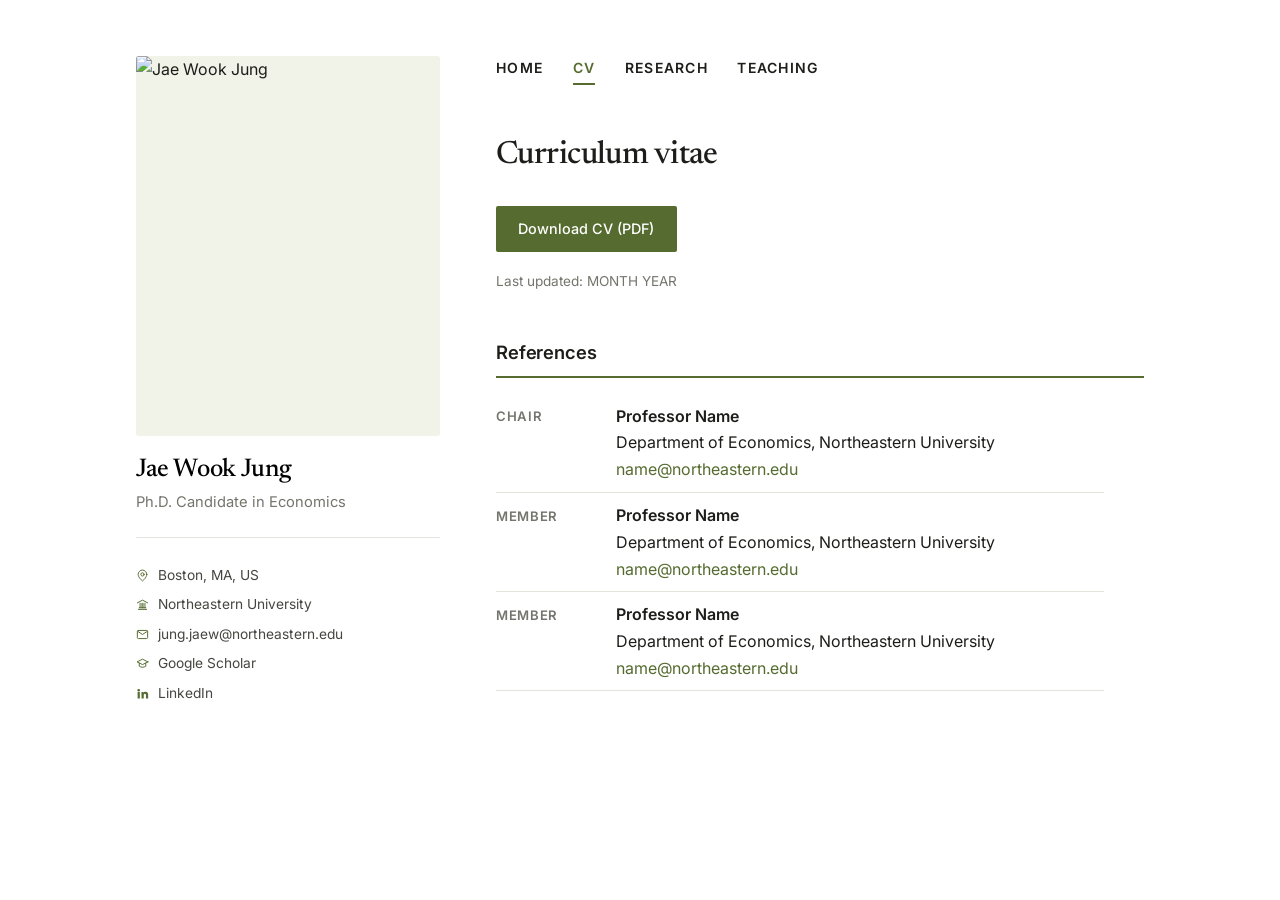
==== cv.html @ fcd2a859 "Add files via upload" ====
<!DOCTYPE html>
<html lang="en">
<head>
<meta charset="utf-8">
<meta name="viewport" content="width=device-width, initial-scale=1">
<title>CV | Jae Wook Jung</title>
<meta name="description" content="Curriculum vitae of Jae Wook Jung, Ph.D. Candidate in Economics at Northeastern University.">
<link rel="preconnect" href="https://fonts.googleapis.com">
<link rel="preconnect" href="https://fonts.gstatic.com" crossorigin>
<link href="https://fonts.googleapis.com/css2?family=Inter:wght@400;500;600&family=Newsreader:opsz,wght@6..72,400;6..72,500;6..72,600&display=swap" rel="stylesheet">
<link rel="stylesheet" href="style.css">
</head>
<body>
<div class="page">

<!-- ==================== SIDEBAR ====================
     Identical on all four pages. Edit here, then paste
     the same block into the other three files.
     ================================================= -->
  <aside class="sidebar">
    <figure class="sidebar__photo">
      <!-- Save your headshot as photo.jpg in this same folder. -->
      <img src="photo.jpg" alt="Jae Wook Jung">
    </figure>

    <h1 class="sidebar__name"><a href="index.html">Jae Wook Jung</a></h1>
    <p class="sidebar__role">Ph.D. Candidate in Economics</p>

    <ul class="meta">
      <li>
        <svg viewBox="0 0 24 24" fill="none" stroke="currentColor" stroke-width="1.8" stroke-linecap="round" stroke-linejoin="round" aria-hidden="true"><path d="M20 10c0 6-8 12-8 12s-8-6-8-12a8 8 0 0 1 16 0z"/><circle cx="12" cy="10" r="3"/></svg>
        <span>Boston, MA, US</span>
      </li>
      <li>
        <svg viewBox="0 0 24 24" fill="none" stroke="currentColor" stroke-width="1.8" stroke-linecap="round" stroke-linejoin="round" aria-hidden="true"><path d="M2.5 9 12 4l9.5 5"/><path d="M4.5 21h15"/><path d="M6 18h12"/><path d="M7.5 9.8V18M11 9.8V18M13 9.8V18M16.5 9.8V18"/></svg>
        <a href="https://cssh.northeastern.edu/economics/">Northeastern University</a>
      </li>
      <li>
        <svg viewBox="0 0 24 24" fill="none" stroke="currentColor" stroke-width="1.8" stroke-linecap="round" stroke-linejoin="round" aria-hidden="true"><rect x="2.5" y="4.5" width="19" height="15" rx="2"/><path d="m3 6 9 6 9-6"/></svg>
        <a href="mailto:jung.jaew@northeastern.edu">jung.jaew@northeastern.edu</a>
      </li>
      <li>
        <svg viewBox="0 0 24 24" fill="none" stroke="currentColor" stroke-width="1.8" stroke-linecap="round" stroke-linejoin="round" aria-hidden="true"><path d="M22 9 12 4 2 9l10 5 10-5z"/><path d="M6 11.5V17c3.5 2.5 8.5 2.5 12 0v-5.5"/></svg>
        <a href="https://scholar.google.com/">Google Scholar</a>
      </li>
      <li>
        <svg viewBox="0 0 24 24" fill="currentColor" aria-hidden="true"><path d="M4.98 3.5a2.5 2.5 0 1 1 0 5 2.5 2.5 0 0 1 0-5zM3 9h4v12H3zM10 9h3.8v1.7h.05c.53-.95 1.83-1.95 3.77-1.95 4.03 0 4.78 2.5 4.78 5.76V21h-4v-5.6c0-1.34-.03-3.07-1.9-3.07-1.9 0-2.2 1.46-2.2 2.97V21h-4z"/></svg>
        <a href="https://www.linkedin.com/in/">LinkedIn</a>
      </li>
    </ul>
  </aside>

  <main class="main">

    <nav class="nav" aria-label="Main">
      <a href="index.html">Home</a>
      <a href="cv.html" aria-current="page">CV</a>
      <a href="research.html">Research</a>
      <a href="teaching.html">Teaching</a>
    </nav>

    <h1 class="page-title">Curriculum vitae</h1>

    <p><a class="button" href="cv.pdf">Download CV (PDF)</a></p>
    <p class="updated">Last updated: MONTH YEAR</p>

    <h2>References</h2>
    <dl class="facts">
      <div>
        <dt>Chair</dt>
        <dd>
          <strong>Professor Name</strong><br>
          Department of Economics, Northeastern University<br>
          <a href="mailto:name@northeastern.edu">name@northeastern.edu</a>
        </dd>
      </div>
      <div>
        <dt>Member</dt>
        <dd>
          <strong>Professor Name</strong><br>
          Department of Economics, Northeastern University<br>
          <a href="mailto:name@northeastern.edu">name@northeastern.edu</a>
        </dd>
      </div>
      <div>
        <dt>Member</dt>
        <dd>
          <strong>Professor Name</strong><br>
          Department of Economics, Northeastern University<br>
          <a href="mailto:name@northeastern.edu">name@northeastern.edu</a>
        </dd>
      </div>
    </dl>

  </main>
</div>
</body>
</html>
---- style.css ----
/* ============================================================
   Jae Wook Jung — academic site
   Left sidebar with portrait, olive green accent.
   All colors live in :root. Change once, applies everywhere.
   ============================================================ */

:root {
  --ink:          #1d1d1a;
  --ink-soft:     #45463f;
  --mute:         #74756c;
  --paper:        #ffffff;
  --rule:         #e4e4dd;

  --olive:        #556b2f;   /* dark olive green — the accent */
  --olive-dark:   #3e4f21;
  --olive-wash:   #f1f3e8;

  --measure:      38rem;
  --sidebar:      19rem;

  --sans: "Inter", -apple-system, BlinkMacSystemFont, "Segoe UI", Helvetica, Arial, sans-serif;
  --display: "Newsreader", Georgia, serif;
}

*, *::before, *::after { box-sizing: border-box; }
html { -webkit-text-size-adjust: 100%; }

body {
  margin: 0;
  background: var(--paper);
  color: var(--ink);
  font-family: var(--sans);
  font-size: 1rem;
  line-height: 1.68;
  -webkit-font-smoothing: antialiased;
}

a { color: var(--olive); text-decoration: none; }
a:hover { color: var(--olive-dark); text-decoration: none; }
a:focus-visible {
  outline: 2px solid var(--olive);
  outline-offset: 3px;
  border-radius: 2px;
}

/* ---------- Frame ---------- */

.page {
  display: grid;
  grid-template-columns: var(--sidebar) minmax(0, 1fr);
  gap: 3.5rem;
  max-width: 68rem;
  margin: 0 auto;
  padding: 3.5rem 2.5rem 6rem;
}

/* ---------- Sidebar ---------- */

.sidebar {
  position: sticky;
  top: 3.5rem;
  align-self: start;
}

.sidebar__photo {
  margin: 0 0 1.25rem;
  width: 100%;
}
.sidebar__photo img {
  display: block;
  width: 100%;
  aspect-ratio: 4 / 5;
  object-fit: cover;
  border-radius: 3px;
  background: var(--olive-wash);
}

.sidebar__name {
  font-family: var(--display);
  font-size: 1.6rem;
  font-weight: 500;
  line-height: 1.15;
  letter-spacing: -0.015em;
  margin: 0 0 0.3rem;
}
.sidebar__name a { color: #000; }
.sidebar__name a:hover { color: #000; text-decoration: none; }

.sidebar__role {
  font-size: 0.92rem;
  color: var(--mute);
  margin: 0 0 1.4rem;
  padding-bottom: 1.4rem;
  border-bottom: 1px solid var(--rule);
}

/* Contact list with icons */

.meta {
  list-style: none;
  margin: 0;
  padding: 0;
  font-size: 0.86rem;
}
.meta li {
  display: flex;
  align-items: center;
  gap: 0.55rem;
  padding: 0.32rem 0;
  color: var(--ink-soft);
  line-height: 1.4;
}
.meta svg {
  width: 13px;
  height: 13px;
  flex: 0 0 13px;
  color: var(--olive);
}
.meta a { color: var(--ink-soft); }
.meta a:hover { color: var(--olive); text-decoration: none; }

/* ---------- Main column ---------- */

.main { min-width: 0; }

/* Nav buttons */

.nav {
  display: flex;
  flex-wrap: wrap;
  gap: 1.85rem;
  margin: 0 0 2.75rem;
}
.nav a {
  font-size: 0.875rem;
  font-weight: 600;
  letter-spacing: 0.09em;
  text-transform: uppercase;
  color: var(--ink);
  padding-bottom: 0.2rem;
  border-bottom: 2px solid transparent;
  transition: color 130ms ease, border-color 130ms ease;
}
.nav a:hover {
  color: var(--olive);
  text-decoration: none;
}
.nav a[aria-current="page"] {
  color: var(--olive);
  border-bottom-color: var(--olive);
}

/* Type */

h1.page-title {
  font-family: var(--display);
  font-size: 2rem;
  font-weight: 500;
  letter-spacing: -0.018em;
  margin: 0 0 1.5rem;
}

h2 {
  font-size: 1.15rem;
  font-weight: 600;
  letter-spacing: -0.008em;
  margin: 2.75rem 0 1rem;
  padding-bottom: 0.5rem;
  border-bottom: 2px solid var(--olive);
}

h3 {
  font-size: 1.05rem;
  font-weight: 600;
  line-height: 1.4;
  margin: 0 0 0.35rem;
}

p { margin: 0 0 1.1rem; max-width: var(--measure); }
.lead { font-size: 1.1rem; }

strong { font-weight: 600; }
em { color: var(--ink-soft); }

/* ---------- Job market paper block ---------- */

.jmp {
  background: var(--olive-wash);
  border-left: 4px solid var(--olive);
  padding: 1.35rem 1.5rem 1.15rem;
  margin: 2rem 0;
  max-width: var(--measure);
}
.jmp .eyebrow {
  font-size: 0.7rem;
  font-weight: 600;
  letter-spacing: 0.11em;
  text-transform: uppercase;
  color: var(--olive-dark);
  margin: 0 0 0.5rem;
}
.jmp h3 { font-size: 1.12rem; margin-bottom: 0.6rem; }
.jmp p { margin-bottom: 0.85rem; }
.jmp .actions { font-size: 0.88rem; font-weight: 500; margin-bottom: 0; }
.jmp .actions a + a { margin-left: 1.25rem; }

/* ---------- Fields / simple two-column facts ---------- */

.facts { margin: 0 0 1rem; max-width: var(--measure); }
.facts div {
  display: grid;
  grid-template-columns: 6.5rem 1fr;
  gap: 1rem;
  padding: 0.55rem 0;
  border-bottom: 1px solid var(--rule);
}
.facts dt {
  font-size: 0.82rem;
  font-weight: 600;
  color: var(--mute);
  text-transform: uppercase;
  letter-spacing: 0.05em;
  padding-top: 0.18rem;
}
.facts dd { margin: 0; }

/* ---------- Papers ---------- */

.paper {
  padding: 1.3rem 0;
  border-bottom: 1px solid var(--rule);
  max-width: var(--measure);
}
.paper:last-of-type { border-bottom: none; }
.paper .authors, .paper .outlet {
  color: var(--mute);
  font-size: 0.93rem;
  margin: 0 0 0.45rem;
}
.paper .links { font-size: 0.88rem; font-weight: 500; margin-bottom: 0; }
.paper .links a + a { margin-left: 1rem; }

details.abstract-toggle { margin: 0.5rem 0 0.7rem; max-width: var(--measure); }
details.abstract-toggle summary {
  font-size: 0.88rem;
  font-weight: 500;
  color: var(--olive);
  cursor: pointer;
  list-style: none;
}
details.abstract-toggle summary::-webkit-details-marker { display: none; }
details.abstract-toggle summary::before { content: "+ "; }
details.abstract-toggle[open] summary::before { content: "\2013 "; }
details.abstract-toggle p {
  margin-top: 0.6rem;
  font-size: 0.96rem;
  color: var(--ink-soft);
}

/* ---------- Courses ---------- */

.course {
  display: grid;
  grid-template-columns: 7rem 1fr;
  gap: 1rem;
  padding: 0.8rem 0;
  border-bottom: 1px solid var(--rule);
  max-width: var(--measure);
}
.course .code {
  font-size: 0.85rem;
  font-weight: 600;
  color: var(--olive);
  padding-top: 0.12rem;
  margin: 0;
}
.course .title { font-weight: 600; margin: 0 0 0.15rem; }
.course .detail { color: var(--mute); font-size: 0.92rem; margin: 0; }

/* ---------- Button ---------- */

.button {
  display: inline-block;
  padding: 0.68rem 1.4rem;
  background: var(--olive);
  color: #fff;
  border-radius: 2px;
  font-size: 0.9rem;
  font-weight: 500;
}
.button:hover { background: var(--olive-dark); text-decoration: none; }

.updated { font-size: 0.85rem; color: var(--mute); }

/* ---------- Mobile ---------- */

@media (max-width: 860px) {
  .page {
    grid-template-columns: 1fr;
    gap: 2.25rem;
    padding: 2rem 1.35rem 4rem;
  }
  .sidebar {
    position: static;
    display: grid;
    grid-template-columns: 8.5rem 1fr;
    gap: 1.25rem;
    align-items: start;
  }
  .sidebar__photo { grid-row: span 3; margin-bottom: 0; }
  .sidebar__name { margin-top: 0; }
  .sidebar__role { border-bottom: none; padding-bottom: 0.5rem; margin-bottom: 0.5rem; }
  .meta { grid-column: 2; }
  h1.page-title { font-size: 1.65rem; }
  .nav { gap: 1.15rem; margin-bottom: 2rem; }
  .nav a { font-size: 0.8rem; letter-spacing: 0.06em; }
  .facts div { grid-template-columns: 1fr; gap: 0.1rem; }
  .course { grid-template-columns: 1fr; gap: 0.15rem; }
}

@media (max-width: 520px) {
  .sidebar { grid-template-columns: 1fr; }
  .sidebar__photo { grid-row: auto; max-width: 12rem; }
  .meta { grid-column: 1; }
}

@media (prefers-reduced-motion: reduce) {
  * { transition-duration: 0.01ms !important; }
}

@media print {
  .nav, .sidebar__photo { display: none; }
  .page { display: block; padding: 0; }
  a { color: var(--ink); }
}
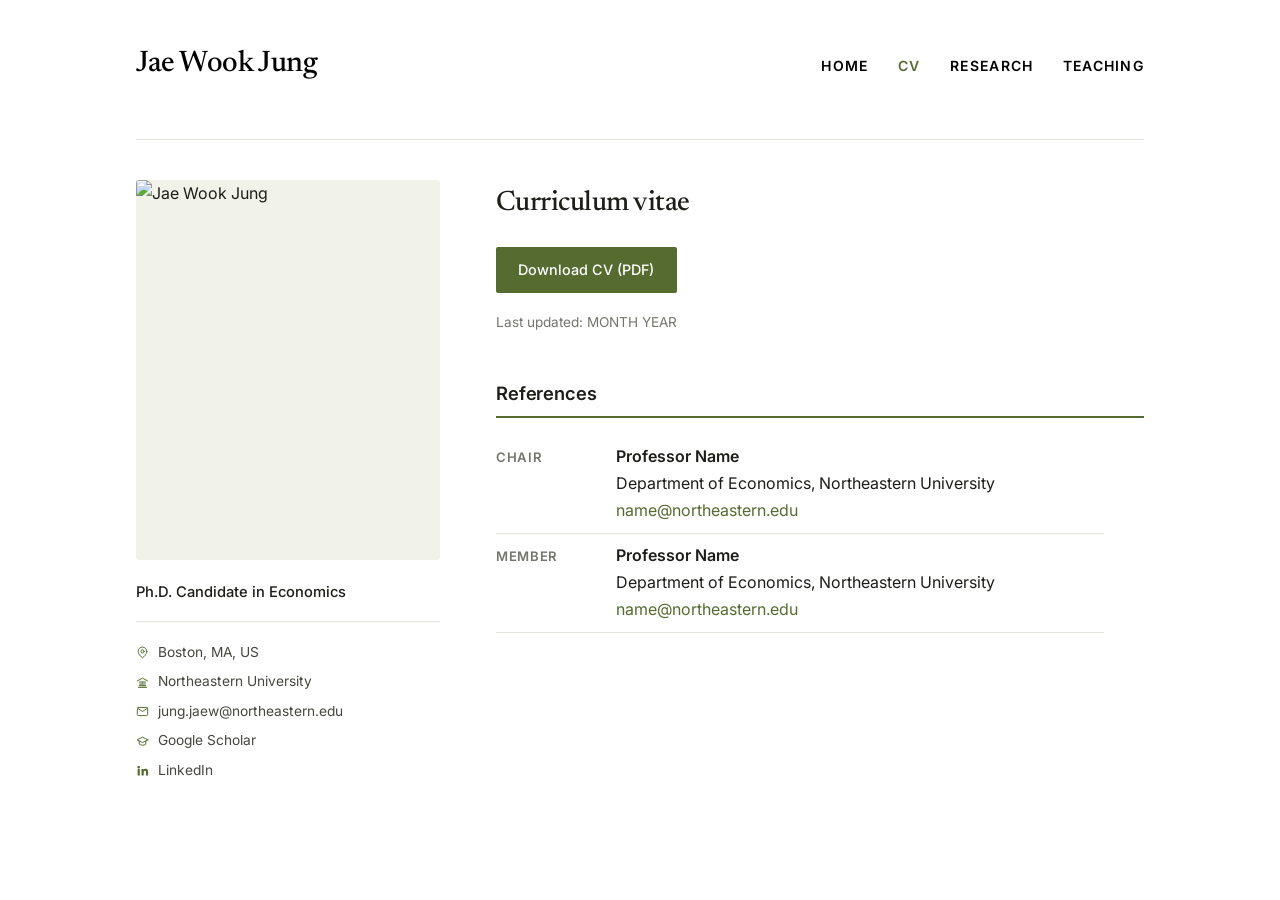
==== commit 7f898c84: "Add files via upload" ====
--- a/cv.html
+++ b/cv.html
@@ -13,19 +13,29 @@
 <body>
 <div class="page">
 
+<!-- ==================== TOP BAR ====================
+     Name on the left, nav on the right. Same on all
+     four pages except which link is aria-current.
+     ================================================= -->
+  <header class="topbar">
+    <h1 class="topbar__name">Jae Wook Jung</h1>
+    <nav class="nav" aria-label="Main">
+      <a href="index.html">Home</a>
+      <a href="cv.html" aria-current="page">CV</a>
+      <a href="research.html">Research</a>
+      <a href="teaching.html">Teaching</a>
+    </nav>
+  </header>
+
 <!-- ==================== SIDEBAR ====================
-     Identical on all four pages. Edit here, then paste
-     the same block into the other three files.
+     Identical on all four pages.
      ================================================= -->
   <aside class="sidebar">
     <figure class="sidebar__photo">
       <!-- Save your headshot as photo.jpg in this same folder. -->
       <img src="photo.jpg" alt="Jae Wook Jung">
     </figure>
-
-    <h1 class="sidebar__name"><a href="index.html">Jae Wook Jung</a></h1>
     <p class="sidebar__role">Ph.D. Candidate in Economics</p>
-
     <ul class="meta">
       <li>
         <svg viewBox="0 0 24 24" fill="none" stroke="currentColor" stroke-width="1.8" stroke-linecap="round" stroke-linejoin="round" aria-hidden="true"><path d="M20 10c0 6-8 12-8 12s-8-6-8-12a8 8 0 0 1 16 0z"/><circle cx="12" cy="10" r="3"/></svg>
@@ -45,19 +55,12 @@
       </li>
       <li>
         <svg viewBox="0 0 24 24" fill="currentColor" aria-hidden="true"><path d="M4.98 3.5a2.5 2.5 0 1 1 0 5 2.5 2.5 0 0 1 0-5zM3 9h4v12H3zM10 9h3.8v1.7h.05c.53-.95 1.83-1.95 3.77-1.95 4.03 0 4.78 2.5 4.78 5.76V21h-4v-5.6c0-1.34-.03-3.07-1.9-3.07-1.9 0-2.2 1.46-2.2 2.97V21h-4z"/></svg>
-        <a href="https://www.linkedin.com/in/">LinkedIn</a>
+        <a href="https://www.linkedin.com/in/jae-wook-jung/">LinkedIn</a>
       </li>
     </ul>
   </aside>
 
   <main class="main">
-
-    <nav class="nav" aria-label="Main">
-      <a href="index.html">Home</a>
-      <a href="cv.html" aria-current="page">CV</a>
-      <a href="research.html">Research</a>
-      <a href="teaching.html">Teaching</a>
-    </nav>
 
     <h1 class="page-title">Curriculum vitae</h1>
 
@@ -82,14 +85,6 @@
           <a href="mailto:name@northeastern.edu">name@northeastern.edu</a>
         </dd>
       </div>
-      <div>
-        <dt>Member</dt>
-        <dd>
-          <strong>Professor Name</strong><br>
-          Department of Economics, Northeastern University<br>
-          <a href="mailto:name@northeastern.edu">name@northeastern.edu</a>
-        </dd>
-      </div>
     </dl>
 
   </main>
--- a/style.css
+++ b/style.css
@@ -48,17 +48,40 @@
 .page {
   display: grid;
   grid-template-columns: var(--sidebar) minmax(0, 1fr);
-  gap: 3.5rem;
+  gap: 2.5rem 3.5rem;
   max-width: 68rem;
   margin: 0 auto;
-  padding: 3.5rem 2.5rem 6rem;
+  padding: 3rem 2.5rem 6rem;
+}
+
+/* ---------- Top bar: name left, nav right ---------- */
+
+.topbar {
+  grid-column: 1 / -1;
+  display: flex;
+  flex-wrap: wrap;
+  justify-content: space-between;
+  align-items: baseline;
+  gap: 1rem 2rem;
+  padding-bottom: 1.1rem;
+  border-bottom: 1px solid var(--rule);
+}
+
+.topbar__name {
+  font-family: var(--display);
+  font-size: 1.85rem;
+  font-weight: 500;
+  line-height: 1.1;
+  letter-spacing: -0.015em;
+  color: #000;
+  margin: 0;
 }
 
 /* ---------- Sidebar ---------- */
 
 .sidebar {
   position: sticky;
-  top: 3.5rem;
+  top: 2.5rem;
   align-self: start;
 }
 
@@ -75,22 +98,12 @@
   background: var(--olive-wash);
 }
 
-.sidebar__name {
-  font-family: var(--display);
-  font-size: 1.6rem;
-  font-weight: 500;
-  line-height: 1.15;
-  letter-spacing: -0.015em;
-  margin: 0 0 0.3rem;
-}
-.sidebar__name a { color: #000; }
-.sidebar__name a:hover { color: #000; text-decoration: none; }
-
 .sidebar__role {
   font-size: 0.92rem;
-  color: var(--mute);
-  margin: 0 0 1.4rem;
-  padding-bottom: 1.4rem;
+  font-weight: 500;
+  color: var(--ink);
+  margin: 0 0 1rem;
+  padding-bottom: 1rem;
   border-bottom: 1px solid var(--rule);
 }
 
@@ -128,6 +141,7 @@
 .nav {
   display: flex;
   flex-wrap: wrap;
+  justify-content: flex-end;
   gap: 1.85rem;
   margin: 0 0 2.75rem;
 }
@@ -136,10 +150,8 @@
   font-weight: 600;
   letter-spacing: 0.09em;
   text-transform: uppercase;
-  color: var(--ink);
-  padding-bottom: 0.2rem;
-  border-bottom: 2px solid transparent;
-  transition: color 130ms ease, border-color 130ms ease;
+  color: #000;
+  transition: color 130ms ease;
 }
 .nav a:hover {
   color: var(--olive);
@@ -147,17 +159,16 @@
 }
 .nav a[aria-current="page"] {
   color: var(--olive);
-  border-bottom-color: var(--olive);
 }
 
 /* Type */
 
 h1.page-title {
   font-family: var(--display);
-  font-size: 2rem;
+  font-size: 1.75rem;
   font-weight: 500;
   letter-spacing: -0.018em;
-  margin: 0 0 1.5rem;
+  margin: 0 0 1.25rem;
 }
 
 h2 {
@@ -308,11 +319,12 @@
     align-items: start;
   }
   .sidebar__photo { grid-row: span 3; margin-bottom: 0; }
-  .sidebar__name { margin-top: 0; }
   .sidebar__role { border-bottom: none; padding-bottom: 0.5rem; margin-bottom: 0.5rem; }
   .meta { grid-column: 2; }
-  h1.page-title { font-size: 1.65rem; }
-  .nav { gap: 1.15rem; margin-bottom: 2rem; }
+  .topbar { align-items: flex-start; gap: 0.75rem; }
+  .topbar__name { font-size: 1.5rem; }
+  h1.page-title { font-size: 1.5rem; }
+  .nav { gap: 1.15rem; margin-bottom: 2rem; justify-content: flex-end; }
   .nav a { font-size: 0.8rem; letter-spacing: 0.06em; }
   .facts div { grid-template-columns: 1fr; gap: 0.1rem; }
   .course { grid-template-columns: 1fr; gap: 0.15rem; }
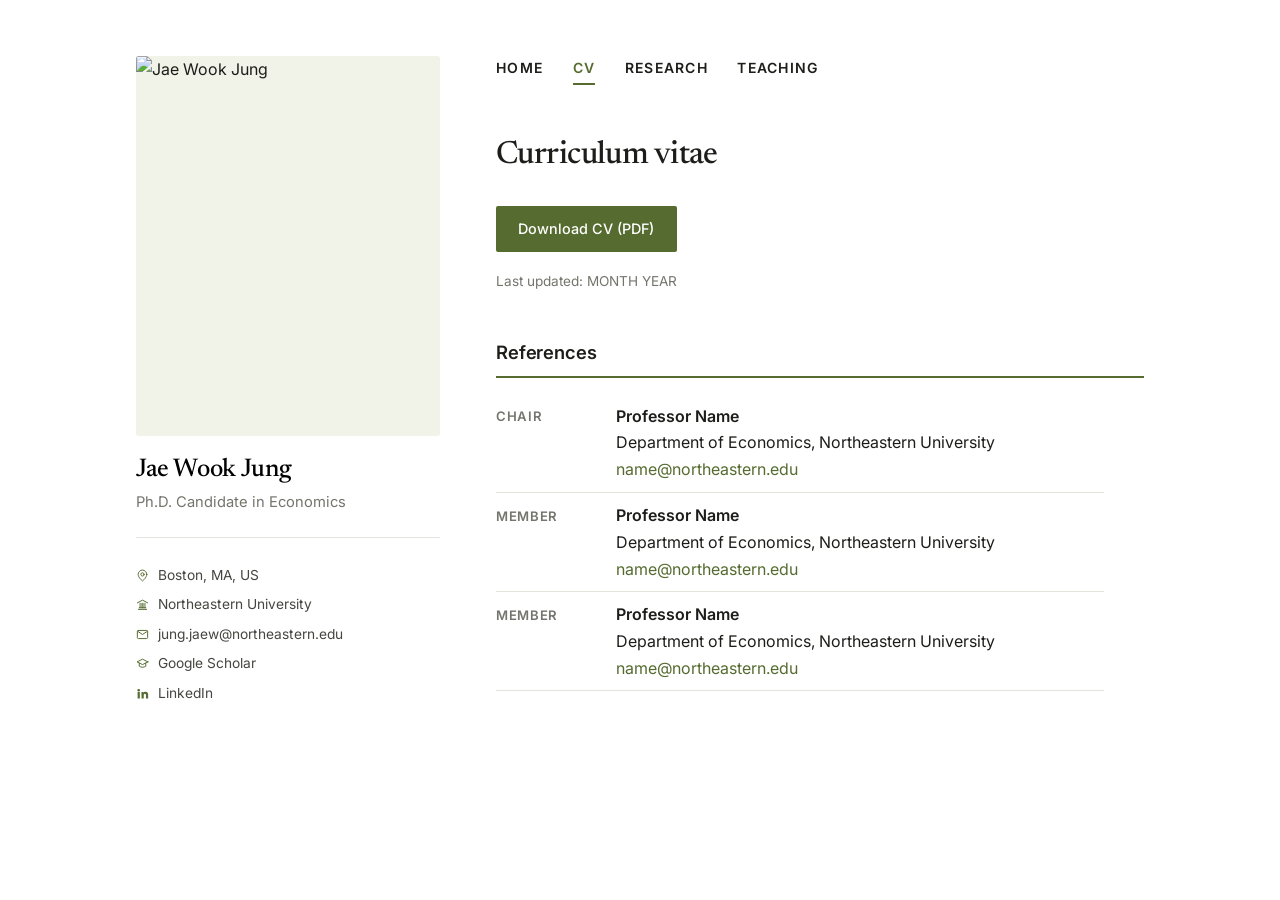
==== commit 710e9f19: "Add files via upload" ====
--- a/cv.html
+++ b/cv.html
@@ -13,29 +13,19 @@
 <body>
 <div class="page">
 
-<!-- ==================== TOP BAR ====================
-     Name on the left, nav on the right. Same on all
-     four pages except which link is aria-current.
-     ================================================= -->
-  <header class="topbar">
-    <h1 class="topbar__name">Jae Wook Jung</h1>
-    <nav class="nav" aria-label="Main">
-      <a href="index.html">Home</a>
-      <a href="cv.html" aria-current="page">CV</a>
-      <a href="research.html">Research</a>
-      <a href="teaching.html">Teaching</a>
-    </nav>
-  </header>
-
 <!-- ==================== SIDEBAR ====================
-     Identical on all four pages.
+     Identical on all four pages. Edit here, then paste
+     the same block into the other three files.
      ================================================= -->
   <aside class="sidebar">
     <figure class="sidebar__photo">
       <!-- Save your headshot as photo.jpg in this same folder. -->
       <img src="photo.jpg" alt="Jae Wook Jung">
     </figure>
+
+    <h1 class="sidebar__name"><a href="index.html">Jae Wook Jung</a></h1>
     <p class="sidebar__role">Ph.D. Candidate in Economics</p>
+
     <ul class="meta">
       <li>
         <svg viewBox="0 0 24 24" fill="none" stroke="currentColor" stroke-width="1.8" stroke-linecap="round" stroke-linejoin="round" aria-hidden="true"><path d="M20 10c0 6-8 12-8 12s-8-6-8-12a8 8 0 0 1 16 0z"/><circle cx="12" cy="10" r="3"/></svg>
@@ -55,12 +45,19 @@
       </li>
       <li>
         <svg viewBox="0 0 24 24" fill="currentColor" aria-hidden="true"><path d="M4.98 3.5a2.5 2.5 0 1 1 0 5 2.5 2.5 0 0 1 0-5zM3 9h4v12H3zM10 9h3.8v1.7h.05c.53-.95 1.83-1.95 3.77-1.95 4.03 0 4.78 2.5 4.78 5.76V21h-4v-5.6c0-1.34-.03-3.07-1.9-3.07-1.9 0-2.2 1.46-2.2 2.97V21h-4z"/></svg>
-        <a href="https://www.linkedin.com/in/jae-wook-jung/">LinkedIn</a>
+        <a href="https://www.linkedin.com/in/">LinkedIn</a>
       </li>
     </ul>
   </aside>
 
   <main class="main">
+
+    <nav class="nav" aria-label="Main">
+      <a href="index.html">Home</a>
+      <a href="cv.html" aria-current="page">CV</a>
+      <a href="research.html">Research</a>
+      <a href="teaching.html">Teaching</a>
+    </nav>
 
     <h1 class="page-title">Curriculum vitae</h1>
 
@@ -85,6 +82,14 @@
           <a href="mailto:name@northeastern.edu">name@northeastern.edu</a>
         </dd>
       </div>
+      <div>
+        <dt>Member</dt>
+        <dd>
+          <strong>Professor Name</strong><br>
+          Department of Economics, Northeastern University<br>
+          <a href="mailto:name@northeastern.edu">name@northeastern.edu</a>
+        </dd>
+      </div>
     </dl>
 
   </main>
--- a/style.css
+++ b/style.css
@@ -48,40 +48,17 @@
 .page {
   display: grid;
   grid-template-columns: var(--sidebar) minmax(0, 1fr);
-  gap: 2.5rem 3.5rem;
+  gap: 3.5rem;
   max-width: 68rem;
   margin: 0 auto;
-  padding: 3rem 2.5rem 6rem;
-}
-
-/* ---------- Top bar: name left, nav right ---------- */
-
-.topbar {
-  grid-column: 1 / -1;
-  display: flex;
-  flex-wrap: wrap;
-  justify-content: space-between;
-  align-items: baseline;
-  gap: 1rem 2rem;
-  padding-bottom: 1.1rem;
-  border-bottom: 1px solid var(--rule);
-}
-
-.topbar__name {
-  font-family: var(--display);
-  font-size: 1.85rem;
-  font-weight: 500;
-  line-height: 1.1;
-  letter-spacing: -0.015em;
-  color: #000;
-  margin: 0;
+  padding: 3.5rem 2.5rem 6rem;
 }
 
 /* ---------- Sidebar ---------- */
 
 .sidebar {
   position: sticky;
-  top: 2.5rem;
+  top: 3.5rem;
   align-self: start;
 }
 
@@ -98,12 +75,22 @@
   background: var(--olive-wash);
 }
 
+.sidebar__name {
+  font-family: var(--display);
+  font-size: 1.6rem;
+  font-weight: 500;
+  line-height: 1.15;
+  letter-spacing: -0.015em;
+  margin: 0 0 0.3rem;
+}
+.sidebar__name a { color: #000; }
+.sidebar__name a:hover { color: #000; text-decoration: none; }
+
 .sidebar__role {
   font-size: 0.92rem;
-  font-weight: 500;
-  color: var(--ink);
-  margin: 0 0 1rem;
-  padding-bottom: 1rem;
+  color: var(--mute);
+  margin: 0 0 1.4rem;
+  padding-bottom: 1.4rem;
   border-bottom: 1px solid var(--rule);
 }
 
@@ -141,7 +128,6 @@
 .nav {
   display: flex;
   flex-wrap: wrap;
-  justify-content: flex-end;
   gap: 1.85rem;
   margin: 0 0 2.75rem;
 }
@@ -150,8 +136,10 @@
   font-weight: 600;
   letter-spacing: 0.09em;
   text-transform: uppercase;
-  color: #000;
-  transition: color 130ms ease;
+  color: var(--ink);
+  padding-bottom: 0.2rem;
+  border-bottom: 2px solid transparent;
+  transition: color 130ms ease, border-color 130ms ease;
 }
 .nav a:hover {
   color: var(--olive);
@@ -159,16 +147,17 @@
 }
 .nav a[aria-current="page"] {
   color: var(--olive);
+  border-bottom-color: var(--olive);
 }
 
 /* Type */
 
 h1.page-title {
   font-family: var(--display);
-  font-size: 1.75rem;
+  font-size: 2rem;
   font-weight: 500;
   letter-spacing: -0.018em;
-  margin: 0 0 1.25rem;
+  margin: 0 0 1.5rem;
 }
 
 h2 {
@@ -319,12 +308,11 @@
     align-items: start;
   }
   .sidebar__photo { grid-row: span 3; margin-bottom: 0; }
+  .sidebar__name { margin-top: 0; }
   .sidebar__role { border-bottom: none; padding-bottom: 0.5rem; margin-bottom: 0.5rem; }
   .meta { grid-column: 2; }
-  .topbar { align-items: flex-start; gap: 0.75rem; }
-  .topbar__name { font-size: 1.5rem; }
-  h1.page-title { font-size: 1.5rem; }
-  .nav { gap: 1.15rem; margin-bottom: 2rem; justify-content: flex-end; }
+  h1.page-title { font-size: 1.65rem; }
+  .nav { gap: 1.15rem; margin-bottom: 2rem; }
   .nav a { font-size: 0.8rem; letter-spacing: 0.06em; }
   .facts div { grid-template-columns: 1fr; gap: 0.1rem; }
   .course { grid-template-columns: 1fr; gap: 0.15rem; }
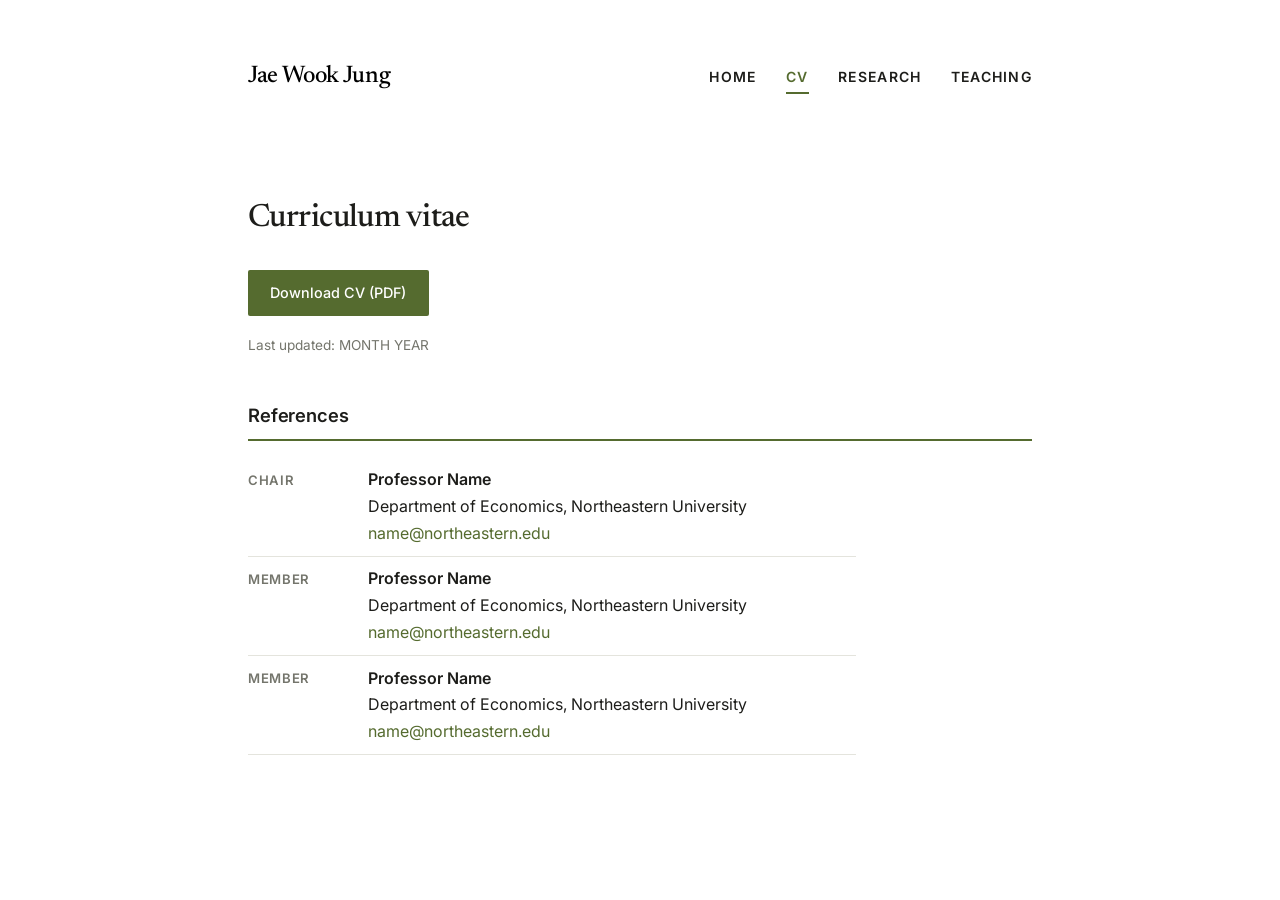
==== commit 0964d828: "Add files via upload" ====
--- a/cv.html
+++ b/cv.html
@@ -11,53 +11,19 @@
 <link rel="stylesheet" href="style.css">
 </head>
 <body>
-<div class="page">
+<div class="page page--full">
 
-<!-- ==================== SIDEBAR ====================
-     Identical on all four pages. Edit here, then paste
-     the same block into the other three files.
-     ================================================= -->
-  <aside class="sidebar">
-    <figure class="sidebar__photo">
-      <!-- Save your headshot as photo.jpg in this same folder. -->
-      <img src="photo.jpg" alt="Jae Wook Jung">
-    </figure>
-
-    <h1 class="sidebar__name"><a href="index.html">Jae Wook Jung</a></h1>
-    <p class="sidebar__role">Ph.D. Candidate in Economics</p>
-
-    <ul class="meta">
-      <li>
-        <svg viewBox="0 0 24 24" fill="none" stroke="currentColor" stroke-width="1.8" stroke-linecap="round" stroke-linejoin="round" aria-hidden="true"><path d="M20 10c0 6-8 12-8 12s-8-6-8-12a8 8 0 0 1 16 0z"/><circle cx="12" cy="10" r="3"/></svg>
-        <span>Boston, MA, US</span>
-      </li>
-      <li>
-        <svg viewBox="0 0 24 24" fill="none" stroke="currentColor" stroke-width="1.8" stroke-linecap="round" stroke-linejoin="round" aria-hidden="true"><path d="M2.5 9 12 4l9.5 5"/><path d="M4.5 21h15"/><path d="M6 18h12"/><path d="M7.5 9.8V18M11 9.8V18M13 9.8V18M16.5 9.8V18"/></svg>
-        <a href="https://cssh.northeastern.edu/economics/">Northeastern University</a>
-      </li>
-      <li>
-        <svg viewBox="0 0 24 24" fill="none" stroke="currentColor" stroke-width="1.8" stroke-linecap="round" stroke-linejoin="round" aria-hidden="true"><rect x="2.5" y="4.5" width="19" height="15" rx="2"/><path d="m3 6 9 6 9-6"/></svg>
-        <a href="mailto:jung.jaew@northeastern.edu">jung.jaew@northeastern.edu</a>
-      </li>
-      <li>
-        <svg viewBox="0 0 24 24" fill="none" stroke="currentColor" stroke-width="1.8" stroke-linecap="round" stroke-linejoin="round" aria-hidden="true"><path d="M22 9 12 4 2 9l10 5 10-5z"/><path d="M6 11.5V17c3.5 2.5 8.5 2.5 12 0v-5.5"/></svg>
-        <a href="https://scholar.google.com/">Google Scholar</a>
-      </li>
-      <li>
-        <svg viewBox="0 0 24 24" fill="currentColor" aria-hidden="true"><path d="M4.98 3.5a2.5 2.5 0 1 1 0 5 2.5 2.5 0 0 1 0-5zM3 9h4v12H3zM10 9h3.8v1.7h.05c.53-.95 1.83-1.95 3.77-1.95 4.03 0 4.78 2.5 4.78 5.76V21h-4v-5.6c0-1.34-.03-3.07-1.9-3.07-1.9 0-2.2 1.46-2.2 2.97V21h-4z"/></svg>
-        <a href="https://www.linkedin.com/in/">LinkedIn</a>
-      </li>
-    </ul>
-  </aside>
-
-  <main class="main">
-
+  <header class="topline">
+    <p class="topline__name"><a href="index.html">Jae Wook Jung</a></p>
     <nav class="nav" aria-label="Main">
       <a href="index.html">Home</a>
       <a href="cv.html" aria-current="page">CV</a>
       <a href="research.html">Research</a>
       <a href="teaching.html">Teaching</a>
     </nav>
+  </header>
+
+  <main class="main">
 
     <h1 class="page-title">Curriculum vitae</h1>
 
--- a/style.css
+++ b/style.css
@@ -291,6 +291,39 @@
 .button:hover { background: var(--olive-dark); text-decoration: none; }
 
 .updated { font-size: 0.85rem; color: var(--mute); }
+
+/* ---------- Inner pages: no sidebar (CV, Research, Teaching) ---------- */
+
+.page--full {
+  grid-template-columns: minmax(0, 1fr);
+  max-width: 54rem;
+}
+
+.topline {
+  display: flex;
+  flex-wrap: wrap;
+  justify-content: space-between;
+  align-items: baseline;
+  gap: 0.75rem 2rem;
+  margin: 0 0 2.5rem;
+}
+.topline__name {
+  font-family: var(--display);
+  font-size: 1.5rem;
+  font-weight: 500;
+  letter-spacing: -0.015em;
+  margin: 0;
+}
+.topline__name a { color: #000; }
+.topline__name a:hover { color: #000; }
+
+.topline .nav { margin: 0; }
+
+@media (max-width: 860px) {
+  .topline { gap: 0.5rem; }
+  .topline__name { font-size: 1.35rem; }
+  .topline .nav { justify-content: flex-start; }
+}
 
 /* ---------- Mobile ---------- */
 
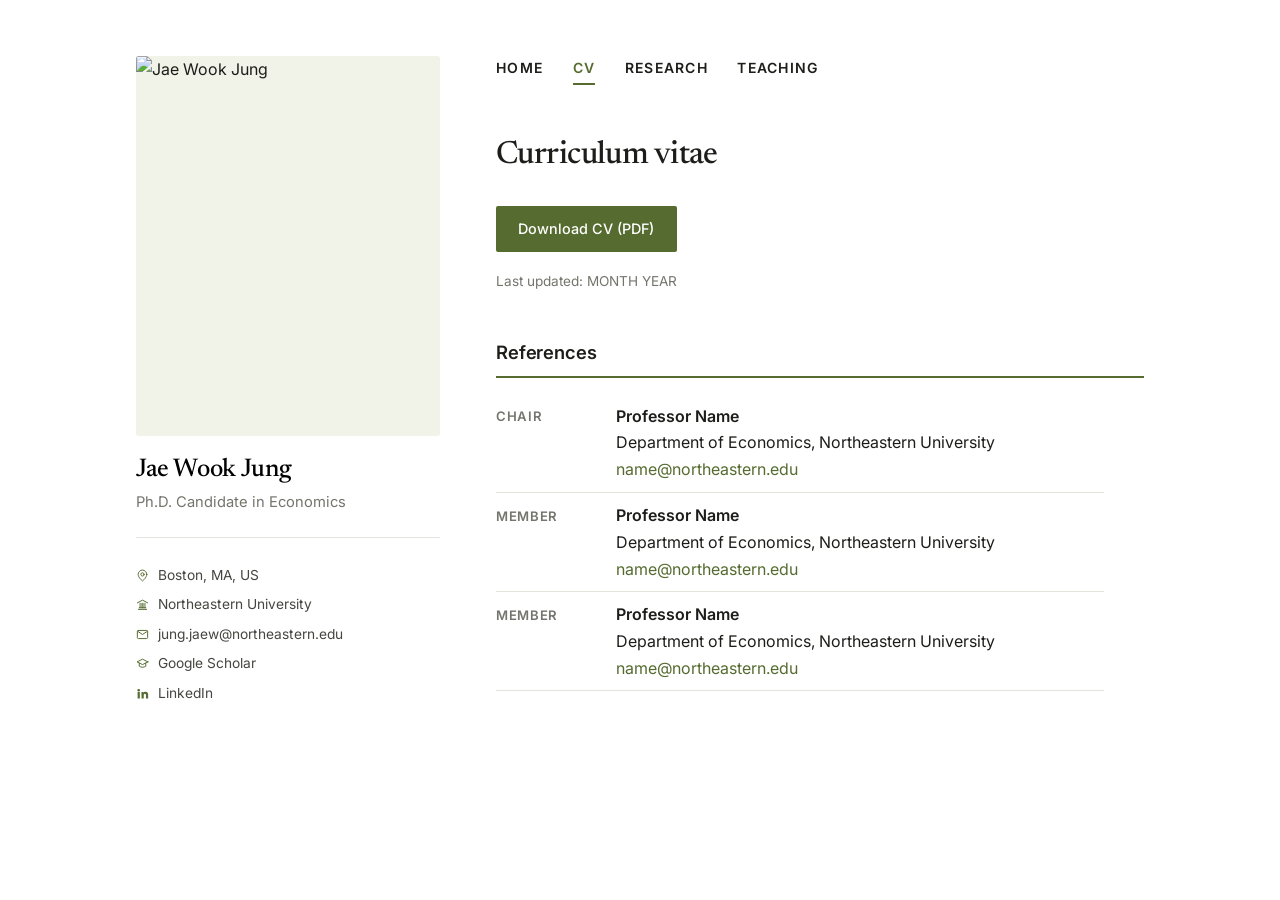
==== commit 3a3a43b3: "Add files via upload" ====
--- a/cv.html
+++ b/cv.html
@@ -11,19 +11,53 @@
 <link rel="stylesheet" href="style.css">
 </head>
 <body>
-<div class="page page--full">
+<div class="page">
 
-  <header class="topline">
-    <p class="topline__name"><a href="index.html">Jae Wook Jung</a></p>
+<!-- ==================== SIDEBAR ====================
+     Identical on all four pages. Edit here, then paste
+     the same block into the other three files.
+     ================================================= -->
+  <aside class="sidebar">
+    <figure class="sidebar__photo">
+      <!-- Save your headshot as photo.jpg in this same folder. -->
+      <img src="photo.jpg" alt="Jae Wook Jung">
+    </figure>
+
+    <h1 class="sidebar__name"><a href="index.html">Jae Wook Jung</a></h1>
+    <p class="sidebar__role">Ph.D. Candidate in Economics</p>
+
+    <ul class="meta">
+      <li>
+        <svg viewBox="0 0 24 24" fill="none" stroke="currentColor" stroke-width="1.8" stroke-linecap="round" stroke-linejoin="round" aria-hidden="true"><path d="M20 10c0 6-8 12-8 12s-8-6-8-12a8 8 0 0 1 16 0z"/><circle cx="12" cy="10" r="3"/></svg>
+        <span>Boston, MA, US</span>
+      </li>
+      <li>
+        <svg viewBox="0 0 24 24" fill="none" stroke="currentColor" stroke-width="1.8" stroke-linecap="round" stroke-linejoin="round" aria-hidden="true"><path d="M2.5 9 12 4l9.5 5"/><path d="M4.5 21h15"/><path d="M6 18h12"/><path d="M7.5 9.8V18M11 9.8V18M13 9.8V18M16.5 9.8V18"/></svg>
+        <a href="https://cssh.northeastern.edu/economics/">Northeastern University</a>
+      </li>
+      <li>
+        <svg viewBox="0 0 24 24" fill="none" stroke="currentColor" stroke-width="1.8" stroke-linecap="round" stroke-linejoin="round" aria-hidden="true"><rect x="2.5" y="4.5" width="19" height="15" rx="2"/><path d="m3 6 9 6 9-6"/></svg>
+        <a href="mailto:jung.jaew@northeastern.edu">jung.jaew@northeastern.edu</a>
+      </li>
+      <li>
+        <svg viewBox="0 0 24 24" fill="none" stroke="currentColor" stroke-width="1.8" stroke-linecap="round" stroke-linejoin="round" aria-hidden="true"><path d="M22 9 12 4 2 9l10 5 10-5z"/><path d="M6 11.5V17c3.5 2.5 8.5 2.5 12 0v-5.5"/></svg>
+        <a href="https://scholar.google.com/">Google Scholar</a>
+      </li>
+      <li>
+        <svg viewBox="0 0 24 24" fill="currentColor" aria-hidden="true"><path d="M4.98 3.5a2.5 2.5 0 1 1 0 5 2.5 2.5 0 0 1 0-5zM3 9h4v12H3zM10 9h3.8v1.7h.05c.53-.95 1.83-1.95 3.77-1.95 4.03 0 4.78 2.5 4.78 5.76V21h-4v-5.6c0-1.34-.03-3.07-1.9-3.07-1.9 0-2.2 1.46-2.2 2.97V21h-4z"/></svg>
+        <a href="https://www.linkedin.com/in/">LinkedIn</a>
+      </li>
+    </ul>
+  </aside>
+
+  <main class="main">
+
     <nav class="nav" aria-label="Main">
       <a href="index.html">Home</a>
       <a href="cv.html" aria-current="page">CV</a>
       <a href="research.html">Research</a>
       <a href="teaching.html">Teaching</a>
     </nav>
-  </header>
-
-  <main class="main">
 
     <h1 class="page-title">Curriculum vitae</h1>
 
--- a/style.css
+++ b/style.css
@@ -291,39 +291,6 @@
 .button:hover { background: var(--olive-dark); text-decoration: none; }
 
 .updated { font-size: 0.85rem; color: var(--mute); }
-
-/* ---------- Inner pages: no sidebar (CV, Research, Teaching) ---------- */
-
-.page--full {
-  grid-template-columns: minmax(0, 1fr);
-  max-width: 54rem;
-}
-
-.topline {
-  display: flex;
-  flex-wrap: wrap;
-  justify-content: space-between;
-  align-items: baseline;
-  gap: 0.75rem 2rem;
-  margin: 0 0 2.5rem;
-}
-.topline__name {
-  font-family: var(--display);
-  font-size: 1.5rem;
-  font-weight: 500;
-  letter-spacing: -0.015em;
-  margin: 0;
-}
-.topline__name a { color: #000; }
-.topline__name a:hover { color: #000; }
-
-.topline .nav { margin: 0; }
-
-@media (max-width: 860px) {
-  .topline { gap: 0.5rem; }
-  .topline__name { font-size: 1.35rem; }
-  .topline .nav { justify-content: flex-start; }
-}
 
 /* ---------- Mobile ---------- */
 
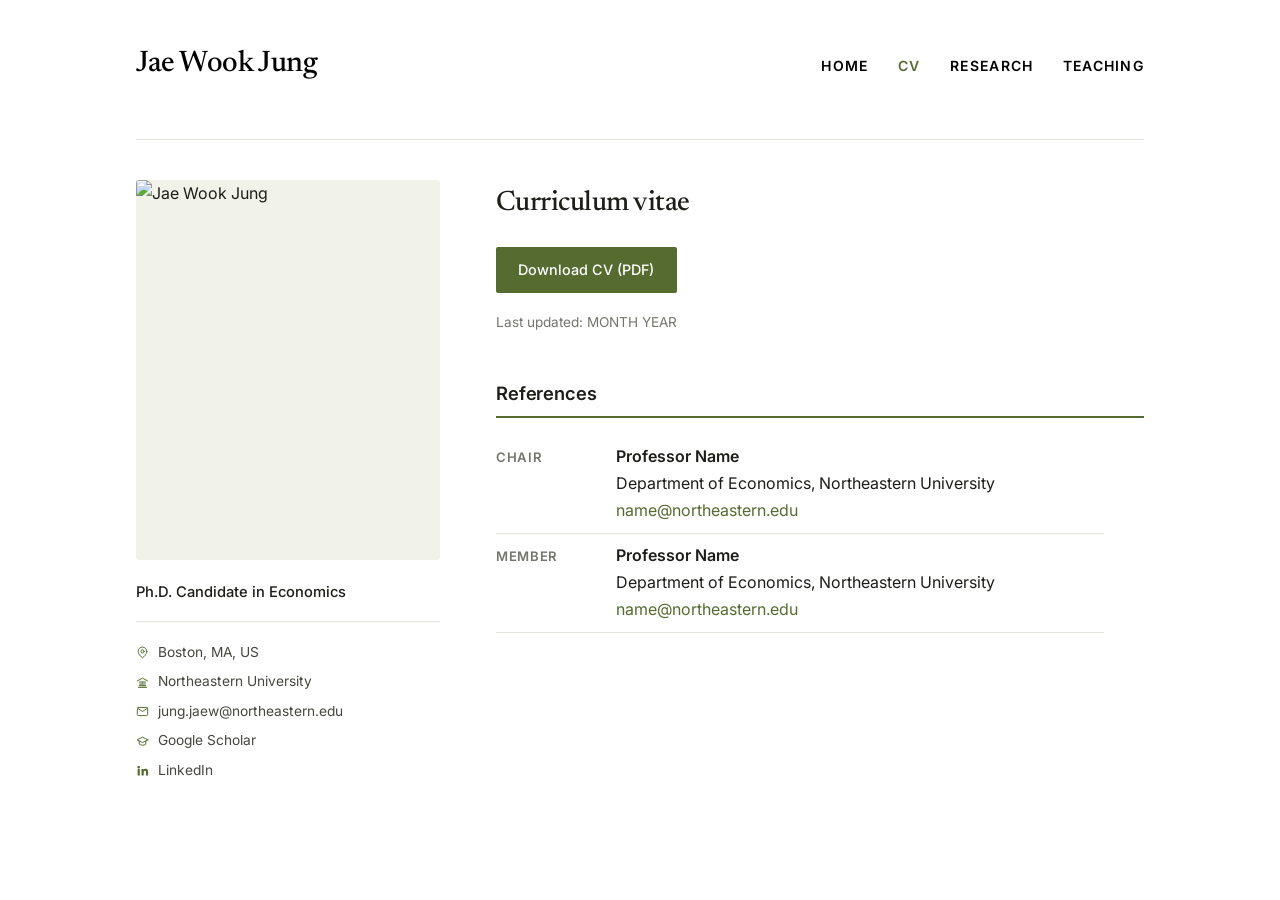
==== commit 7c91c036: "Add files via upload" ====
--- a/cv.html
+++ b/cv.html
@@ -13,19 +13,29 @@
 <body>
 <div class="page">
 
+<!-- ==================== TOP BAR ====================
+     Name on the left, nav on the right. Same on all
+     four pages except which link is aria-current.
+     ================================================= -->
+  <header class="topbar">
+    <h1 class="topbar__name">Jae Wook Jung</h1>
+    <nav class="nav" aria-label="Main">
+      <a href="index.html">Home</a>
+      <a href="cv.html" aria-current="page">CV</a>
+      <a href="research.html">Research</a>
+      <a href="teaching.html">Teaching</a>
+    </nav>
+  </header>
+
 <!-- ==================== SIDEBAR ====================
-     Identical on all four pages. Edit here, then paste
-     the same block into the other three files.
+     Identical on all four pages.
      ================================================= -->
   <aside class="sidebar">
     <figure class="sidebar__photo">
       <!-- Save your headshot as photo.jpg in this same folder. -->
       <img src="photo.jpg" alt="Jae Wook Jung">
     </figure>
-
-    <h1 class="sidebar__name"><a href="index.html">Jae Wook Jung</a></h1>
     <p class="sidebar__role">Ph.D. Candidate in Economics</p>
-
     <ul class="meta">
       <li>
         <svg viewBox="0 0 24 24" fill="none" stroke="currentColor" stroke-width="1.8" stroke-linecap="round" stroke-linejoin="round" aria-hidden="true"><path d="M20 10c0 6-8 12-8 12s-8-6-8-12a8 8 0 0 1 16 0z"/><circle cx="12" cy="10" r="3"/></svg>
@@ -45,19 +55,12 @@
       </li>
       <li>
         <svg viewBox="0 0 24 24" fill="currentColor" aria-hidden="true"><path d="M4.98 3.5a2.5 2.5 0 1 1 0 5 2.5 2.5 0 0 1 0-5zM3 9h4v12H3zM10 9h3.8v1.7h.05c.53-.95 1.83-1.95 3.77-1.95 4.03 0 4.78 2.5 4.78 5.76V21h-4v-5.6c0-1.34-.03-3.07-1.9-3.07-1.9 0-2.2 1.46-2.2 2.97V21h-4z"/></svg>
-        <a href="https://www.linkedin.com/in/">LinkedIn</a>
+        <a href="https://www.linkedin.com/in/jae-wook-jung/">LinkedIn</a>
       </li>
     </ul>
   </aside>
 
   <main class="main">
-
-    <nav class="nav" aria-label="Main">
-      <a href="index.html">Home</a>
-      <a href="cv.html" aria-current="page">CV</a>
-      <a href="research.html">Research</a>
-      <a href="teaching.html">Teaching</a>
-    </nav>
 
     <h1 class="page-title">Curriculum vitae</h1>
 
@@ -82,14 +85,6 @@
           <a href="mailto:name@northeastern.edu">name@northeastern.edu</a>
         </dd>
       </div>
-      <div>
-        <dt>Member</dt>
-        <dd>
-          <strong>Professor Name</strong><br>
-          Department of Economics, Northeastern University<br>
-          <a href="mailto:name@northeastern.edu">name@northeastern.edu</a>
-        </dd>
-      </div>
     </dl>
 
   </main>
--- a/style.css
+++ b/style.css
@@ -48,17 +48,40 @@
 .page {
   display: grid;
   grid-template-columns: var(--sidebar) minmax(0, 1fr);
-  gap: 3.5rem;
+  gap: 2.5rem 3.5rem;
   max-width: 68rem;
   margin: 0 auto;
-  padding: 3.5rem 2.5rem 6rem;
+  padding: 3rem 2.5rem 6rem;
+}
+
+/* ---------- Top bar: name left, nav right ---------- */
+
+.topbar {
+  grid-column: 1 / -1;
+  display: flex;
+  flex-wrap: wrap;
+  justify-content: space-between;
+  align-items: baseline;
+  gap: 1rem 2rem;
+  padding-bottom: 1.1rem;
+  border-bottom: 1px solid var(--rule);
+}
+
+.topbar__name {
+  font-family: var(--display);
+  font-size: 1.85rem;
+  font-weight: 500;
+  line-height: 1.1;
+  letter-spacing: -0.015em;
+  color: #000;
+  margin: 0;
 }
 
 /* ---------- Sidebar ---------- */
 
 .sidebar {
   position: sticky;
-  top: 3.5rem;
+  top: 2.5rem;
   align-self: start;
 }
 
@@ -75,22 +98,12 @@
   background: var(--olive-wash);
 }
 
-.sidebar__name {
-  font-family: var(--display);
-  font-size: 1.6rem;
-  font-weight: 500;
-  line-height: 1.15;
-  letter-spacing: -0.015em;
-  margin: 0 0 0.3rem;
-}
-.sidebar__name a { color: #000; }
-.sidebar__name a:hover { color: #000; text-decoration: none; }
-
 .sidebar__role {
   font-size: 0.92rem;
-  color: var(--mute);
-  margin: 0 0 1.4rem;
-  padding-bottom: 1.4rem;
+  font-weight: 500;
+  color: var(--ink);
+  margin: 0 0 1rem;
+  padding-bottom: 1rem;
   border-bottom: 1px solid var(--rule);
 }
 
@@ -128,6 +141,7 @@
 .nav {
   display: flex;
   flex-wrap: wrap;
+  justify-content: flex-end;
   gap: 1.85rem;
   margin: 0 0 2.75rem;
 }
@@ -136,10 +150,8 @@
   font-weight: 600;
   letter-spacing: 0.09em;
   text-transform: uppercase;
-  color: var(--ink);
-  padding-bottom: 0.2rem;
-  border-bottom: 2px solid transparent;
-  transition: color 130ms ease, border-color 130ms ease;
+  color: #000;
+  transition: color 130ms ease;
 }
 .nav a:hover {
   color: var(--olive);
@@ -147,17 +159,16 @@
 }
 .nav a[aria-current="page"] {
   color: var(--olive);
-  border-bottom-color: var(--olive);
 }
 
 /* Type */
 
 h1.page-title {
   font-family: var(--display);
-  font-size: 2rem;
+  font-size: 1.75rem;
   font-weight: 500;
   letter-spacing: -0.018em;
-  margin: 0 0 1.5rem;
+  margin: 0 0 1.25rem;
 }
 
 h2 {
@@ -308,11 +319,12 @@
     align-items: start;
   }
   .sidebar__photo { grid-row: span 3; margin-bottom: 0; }
-  .sidebar__name { margin-top: 0; }
   .sidebar__role { border-bottom: none; padding-bottom: 0.5rem; margin-bottom: 0.5rem; }
   .meta { grid-column: 2; }
-  h1.page-title { font-size: 1.65rem; }
-  .nav { gap: 1.15rem; margin-bottom: 2rem; }
+  .topbar { align-items: flex-start; gap: 0.75rem; }
+  .topbar__name { font-size: 1.5rem; }
+  h1.page-title { font-size: 1.5rem; }
+  .nav { gap: 1.15rem; margin-bottom: 2rem; justify-content: flex-end; }
   .nav a { font-size: 0.8rem; letter-spacing: 0.06em; }
   .facts div { grid-template-columns: 1fr; gap: 0.1rem; }
   .course { grid-template-columns: 1fr; gap: 0.15rem; }
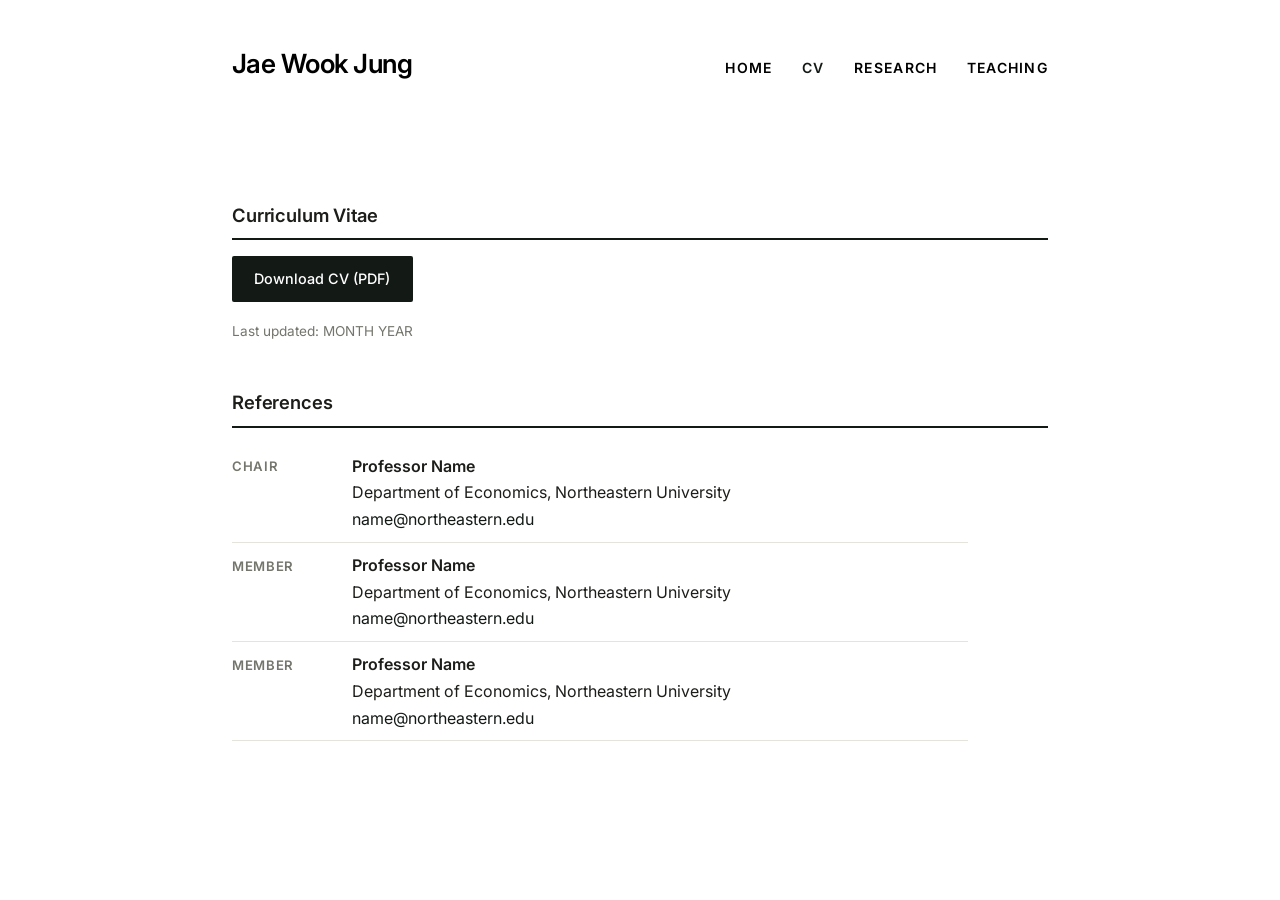
==== commit 77c010a5: "Add files via upload" ====
--- a/cv.html
+++ b/cv.html
@@ -7,18 +7,14 @@
 <meta name="description" content="Curriculum vitae of Jae Wook Jung, Ph.D. Candidate in Economics at Northeastern University.">
 <link rel="preconnect" href="https://fonts.googleapis.com">
 <link rel="preconnect" href="https://fonts.gstatic.com" crossorigin>
-<link href="https://fonts.googleapis.com/css2?family=Inter:wght@400;500;600&family=Newsreader:opsz,wght@6..72,400;6..72,500;6..72,600&display=swap" rel="stylesheet">
+<link href="https://fonts.googleapis.com/css2?family=Inter:wght@400;500;600&display=swap" rel="stylesheet">
 <link rel="stylesheet" href="style.css">
 </head>
 <body>
-<div class="page">
+<div class="page page--full">
 
-<!-- ==================== TOP BAR ====================
-     Name on the left, nav on the right. Same on all
-     four pages except which link is aria-current.
-     ================================================= -->
   <header class="topbar">
-    <h1 class="topbar__name">Jae Wook Jung</h1>
+    <h1 class="topbar__name"><a href="index.html">Jae Wook Jung</a></h1>
     <nav class="nav" aria-label="Main">
       <a href="index.html">Home</a>
       <a href="cv.html" aria-current="page">CV</a>
@@ -27,42 +23,9 @@
     </nav>
   </header>
 
-<!-- ==================== SIDEBAR ====================
-     Identical on all four pages.
-     ================================================= -->
-  <aside class="sidebar">
-    <figure class="sidebar__photo">
-      <!-- Save your headshot as photo.jpg in this same folder. -->
-      <img src="photo.jpg" alt="Jae Wook Jung">
-    </figure>
-    <p class="sidebar__role">Ph.D. Candidate in Economics</p>
-    <ul class="meta">
-      <li>
-        <svg viewBox="0 0 24 24" fill="none" stroke="currentColor" stroke-width="1.8" stroke-linecap="round" stroke-linejoin="round" aria-hidden="true"><path d="M20 10c0 6-8 12-8 12s-8-6-8-12a8 8 0 0 1 16 0z"/><circle cx="12" cy="10" r="3"/></svg>
-        <span>Boston, MA, US</span>
-      </li>
-      <li>
-        <svg viewBox="0 0 24 24" fill="none" stroke="currentColor" stroke-width="1.8" stroke-linecap="round" stroke-linejoin="round" aria-hidden="true"><path d="M2.5 9 12 4l9.5 5"/><path d="M4.5 21h15"/><path d="M6 18h12"/><path d="M7.5 9.8V18M11 9.8V18M13 9.8V18M16.5 9.8V18"/></svg>
-        <a href="https://cssh.northeastern.edu/economics/">Northeastern University</a>
-      </li>
-      <li>
-        <svg viewBox="0 0 24 24" fill="none" stroke="currentColor" stroke-width="1.8" stroke-linecap="round" stroke-linejoin="round" aria-hidden="true"><rect x="2.5" y="4.5" width="19" height="15" rx="2"/><path d="m3 6 9 6 9-6"/></svg>
-        <a href="mailto:jung.jaew@northeastern.edu">jung.jaew@northeastern.edu</a>
-      </li>
-      <li>
-        <svg viewBox="0 0 24 24" fill="none" stroke="currentColor" stroke-width="1.8" stroke-linecap="round" stroke-linejoin="round" aria-hidden="true"><path d="M22 9 12 4 2 9l10 5 10-5z"/><path d="M6 11.5V17c3.5 2.5 8.5 2.5 12 0v-5.5"/></svg>
-        <a href="https://scholar.google.com/">Google Scholar</a>
-      </li>
-      <li>
-        <svg viewBox="0 0 24 24" fill="currentColor" aria-hidden="true"><path d="M4.98 3.5a2.5 2.5 0 1 1 0 5 2.5 2.5 0 0 1 0-5zM3 9h4v12H3zM10 9h3.8v1.7h.05c.53-.95 1.83-1.95 3.77-1.95 4.03 0 4.78 2.5 4.78 5.76V21h-4v-5.6c0-1.34-.03-3.07-1.9-3.07-1.9 0-2.2 1.46-2.2 2.97V21h-4z"/></svg>
-        <a href="https://www.linkedin.com/in/jae-wook-jung/">LinkedIn</a>
-      </li>
-    </ul>
-  </aside>
-
   <main class="main">
 
-    <h1 class="page-title">Curriculum vitae</h1>
+    <h2>Curriculum Vitae</h2>
 
     <p><a class="button" href="cv.pdf">Download CV (PDF)</a></p>
     <p class="updated">Last updated: MONTH YEAR</p>
@@ -85,6 +48,14 @@
           <a href="mailto:name@northeastern.edu">name@northeastern.edu</a>
         </dd>
       </div>
+      <div>
+        <dt>Member</dt>
+        <dd>
+          <strong>Professor Name</strong><br>
+          Department of Economics, Northeastern University<br>
+          <a href="mailto:name@northeastern.edu">name@northeastern.edu</a>
+        </dd>
+      </div>
     </dl>
 
   </main>
--- a/style.css
+++ b/style.css
@@ -1,6 +1,6 @@
 /* ============================================================
    Jae Wook Jung — academic site
-   Left sidebar with portrait, olive green accent.
+   Left sidebar with portrait, dark green accent.
    All colors live in :root. Change once, applies everywhere.
    ============================================================ */
 
@@ -11,15 +11,15 @@
   --paper:        #ffffff;
   --rule:         #e4e4dd;
 
-  --olive:        #556b2f;   /* dark olive green — the accent */
-  --olive-dark:   #3e4f21;
-  --olive-wash:   #f1f3e8;
+  --olive:        #131a16;   /* dark green — the accent */
+  --olive-dark:   #33473c;   /* hover: lighter, so the change is visible */
+  --olive-wash:   #edf1ee;   /* pale tint behind the paper block */
 
   --measure:      38rem;
   --sidebar:      19rem;
 
   --sans: "Inter", -apple-system, BlinkMacSystemFont, "Segoe UI", Helvetica, Arial, sans-serif;
-  --display: "Newsreader", Georgia, serif;
+  --display: var(--sans);   /* headings use Inter too */
 }
 
 *, *::before, *::after { box-sizing: border-box; }
@@ -48,7 +48,7 @@
 .page {
   display: grid;
   grid-template-columns: var(--sidebar) minmax(0, 1fr);
-  gap: 2.5rem 3.5rem;
+  gap: 2rem 3.5rem;
   max-width: 68rem;
   margin: 0 auto;
   padding: 3rem 2.5rem 6rem;
@@ -63,16 +63,17 @@
   justify-content: space-between;
   align-items: baseline;
   gap: 1rem 2rem;
-  padding-bottom: 1.1rem;
-  border-bottom: 1px solid var(--rule);
-}
+}
+
+.topbar__name a { color: #000; }
+.topbar__name a:hover { color: #000; }
 
 .topbar__name {
   font-family: var(--display);
-  font-size: 1.85rem;
-  font-weight: 500;
-  line-height: 1.1;
-  letter-spacing: -0.015em;
+  font-size: 1.65rem;
+  font-weight: 600;
+  line-height: 1.15;
+  letter-spacing: -0.02em;
   color: #000;
   margin: 0;
 }
@@ -103,8 +104,6 @@
   font-weight: 500;
   color: var(--ink);
   margin: 0 0 1rem;
-  padding-bottom: 1rem;
-  border-bottom: 1px solid var(--rule);
 }
 
 /* Contact list with icons */
@@ -130,13 +129,13 @@
   color: var(--olive);
 }
 .meta a { color: var(--ink-soft); }
-.meta a:hover { color: var(--olive); text-decoration: none; }
+.meta a:hover { color: var(--olive-dark); text-decoration: none; }
 
 /* ---------- Main column ---------- */
 
 .main { min-width: 0; }
 
-/* Nav buttons */
+/* Nav */
 
 .nav {
   display: flex;
@@ -154,7 +153,7 @@
   transition: color 130ms ease;
 }
 .nav a:hover {
-  color: var(--olive);
+  color: var(--olive-dark);
   text-decoration: none;
 }
 .nav a[aria-current="page"] {
@@ -165,9 +164,9 @@
 
 h1.page-title {
   font-family: var(--display);
-  font-size: 1.75rem;
-  font-weight: 500;
-  letter-spacing: -0.018em;
+  font-size: 1.6rem;
+  font-weight: 600;
+  letter-spacing: -0.02em;
   margin: 0 0 1.25rem;
 }
 
@@ -207,7 +206,7 @@
   font-weight: 600;
   letter-spacing: 0.11em;
   text-transform: uppercase;
-  color: var(--olive-dark);
+  color: var(--olive);
   margin: 0 0 0.5rem;
 }
 .jmp h3 { font-size: 1.12rem; margin-bottom: 0.6rem; }
@@ -303,12 +302,74 @@
 
 .updated { font-size: 0.85rem; color: var(--mute); }
 
+/* ---------- Pages with no sidebar (Research, CV, Teaching) ---------- */
+
+.page--full {
+  grid-template-columns: minmax(0, 1fr);
+  max-width: 56rem;
+}
+.page--full p,
+.page--full .paper,
+.page--full .facts,
+.page--full .course { max-width: 46rem; }
+
+/* ---------- Paper entries, Caicedo style ---------- */
+
+.paper {
+  padding: 0;
+  border-bottom: none;
+  margin: 0 0 2.25rem;
+}
+.paper h3 {
+  font-size: 1.06rem;
+  font-weight: 600;
+  margin: 0 0 0.25rem;
+}
+.paper h3 a { color: var(--olive); }
+.paper h3 a:hover { color: var(--olive-dark); }
+.paper .authors {
+  color: var(--mute);
+  font-size: 0.93rem;
+  margin: 0 0 0.55rem;
+}
+.paper .authors a { color: var(--mute); }
+.paper .authors a:hover { color: var(--olive); }
+.paper .abstract {
+  font-size: 0.95rem;
+  line-height: 1.62;
+  color: var(--ink-soft);
+  margin: 0;
+}
+.paper .links {
+  font-size: 0.85rem;
+  font-weight: 500;
+  margin: 0.5rem 0 0;
+}
+.paper .links a + a { margin-left: 1rem; }
+
+.tag {
+  display: inline-block;
+  font-size: 0.66rem;
+  font-weight: 600;
+  letter-spacing: 0.09em;
+  text-transform: uppercase;
+  color: #fff;
+  background: var(--olive);
+  padding: 0.14rem 0.5rem;
+  border-radius: 2px;
+  vertical-align: 0.14em;
+  margin-left: 0.45rem;
+}
+
+/* Work-in-progress entries: title and coauthors only */
+.paper--wip { margin-bottom: 1.35rem; }
+
 /* ---------- Mobile ---------- */
 
 @media (max-width: 860px) {
   .page {
     grid-template-columns: 1fr;
-    gap: 2.25rem;
+    gap: 2rem;
     padding: 2rem 1.35rem 4rem;
   }
   .sidebar {
@@ -319,11 +380,11 @@
     align-items: start;
   }
   .sidebar__photo { grid-row: span 3; margin-bottom: 0; }
-  .sidebar__role { border-bottom: none; padding-bottom: 0.5rem; margin-bottom: 0.5rem; }
+  .sidebar__role { margin-bottom: 0.5rem; }
   .meta { grid-column: 2; }
   .topbar { align-items: flex-start; gap: 0.75rem; }
-  .topbar__name { font-size: 1.5rem; }
-  h1.page-title { font-size: 1.5rem; }
+  .topbar__name { font-size: 1.4rem; }
+  h1.page-title { font-size: 1.4rem; }
   .nav { gap: 1.15rem; margin-bottom: 2rem; justify-content: flex-end; }
   .nav a { font-size: 0.8rem; letter-spacing: 0.06em; }
   .facts div { grid-template-columns: 1fr; gap: 0.1rem; }
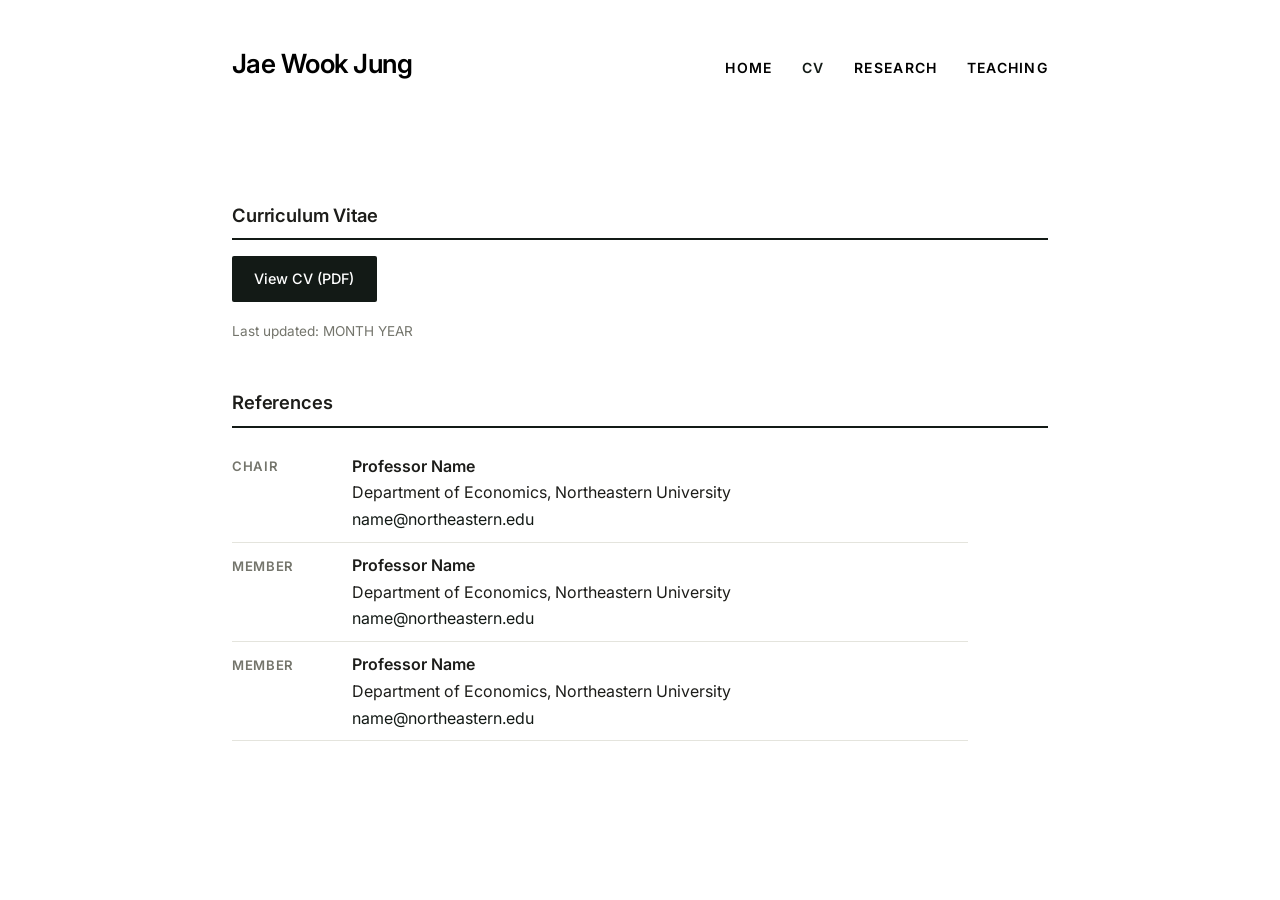
==== commit 3911a6c4: "Update CV link to open in a new tab" ====
--- a/cv.html
+++ b/cv.html
@@ -27,7 +27,7 @@
 
     <h2>Curriculum Vitae</h2>
 
-    <p><a class="button" href="cv.pdf">Download CV (PDF)</a></p>
+    <p><a class="button" href="cv.pdf" target="_blank" rel="noopener">View CV (PDF)</a></p>
     <p class="updated">Last updated: MONTH YEAR</p>
 
     <h2>References</h2>
--- a/style.css
+++ b/style.css
@@ -12,8 +12,8 @@
   --rule:         #e4e4dd;
 
   --olive:        #131a16;   /* dark green — the accent */
-  --olive-dark:   #33473c;   /* hover: lighter, so the change is visible */
-  --olive-wash:   #edf1ee;   /* pale tint behind the paper block */
+  --olive-dark:   #131a16;   /* hover: lighter, so the change is visible */
+  --olive-wash:   #131a16;   /* pale tint behind the paper block */  /* pale tint behind the paper block */
 
   --measure:      38rem;
   --sidebar:      19rem;
